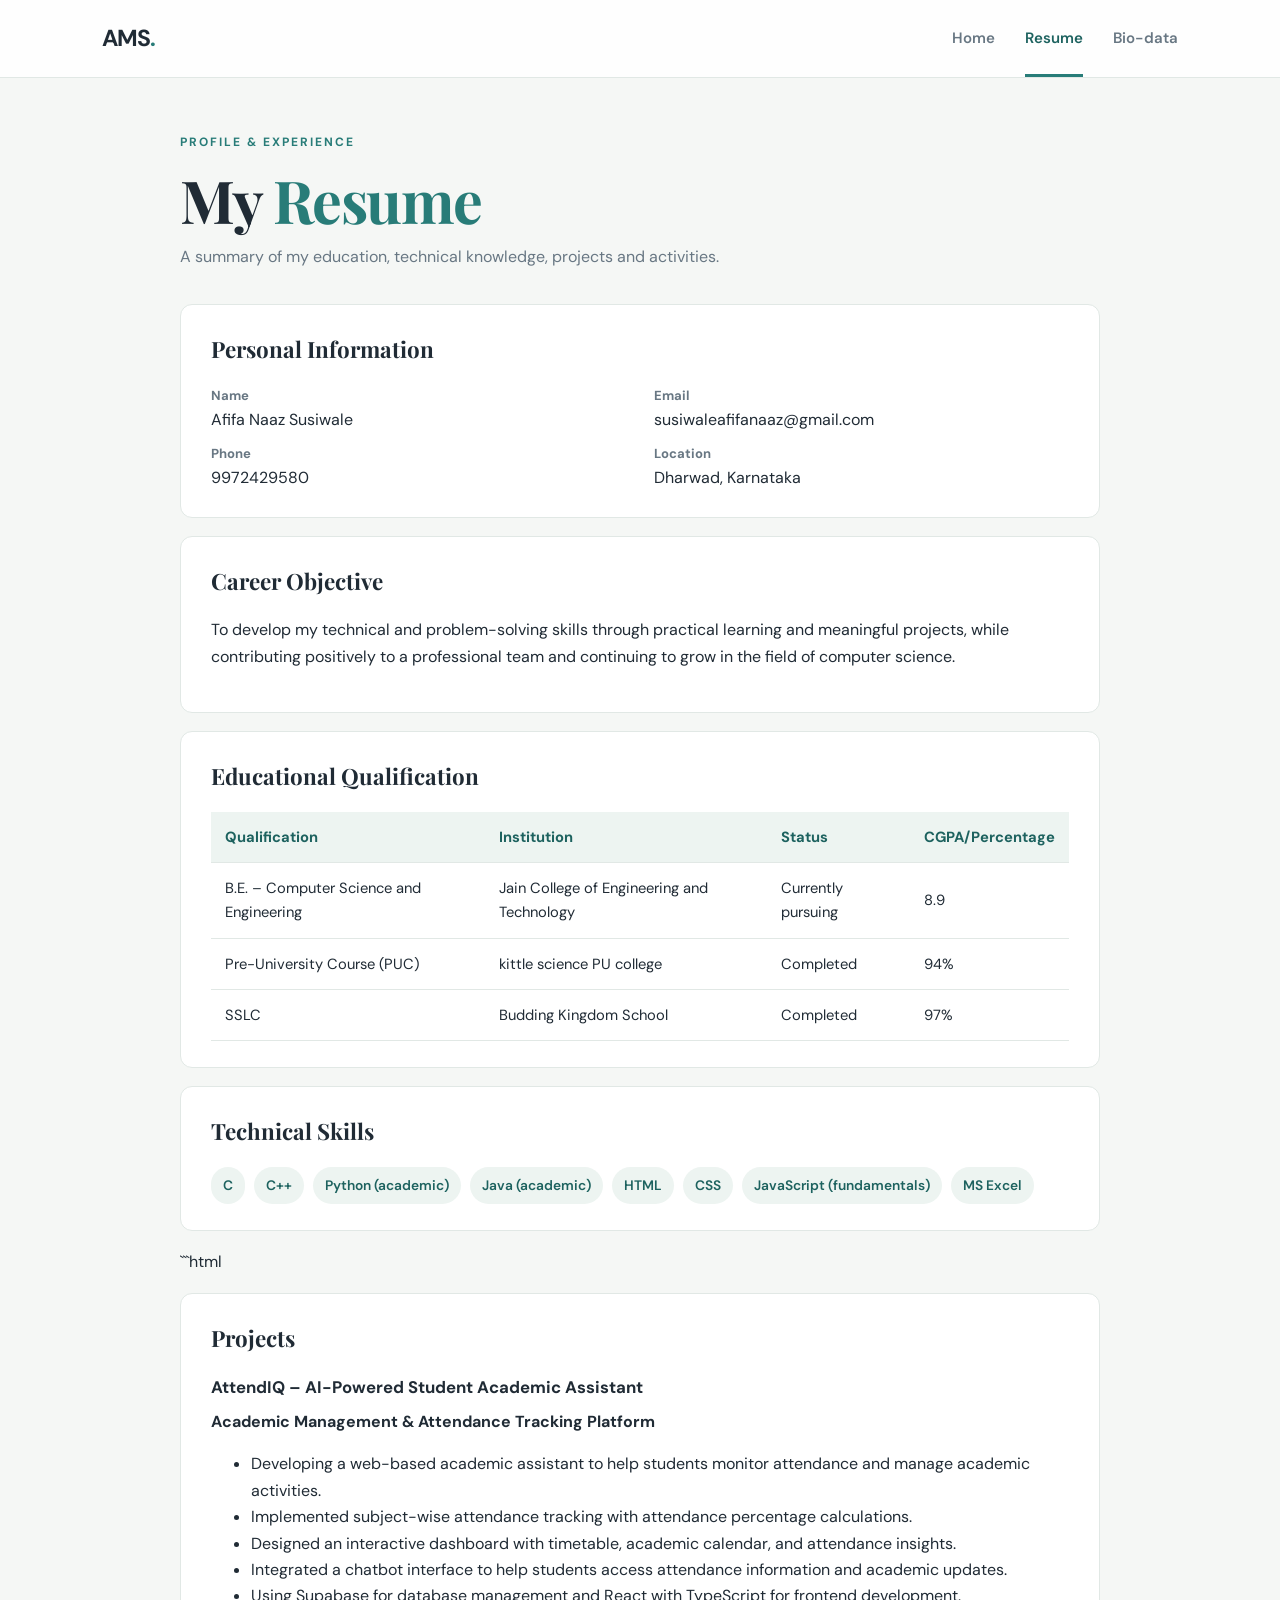
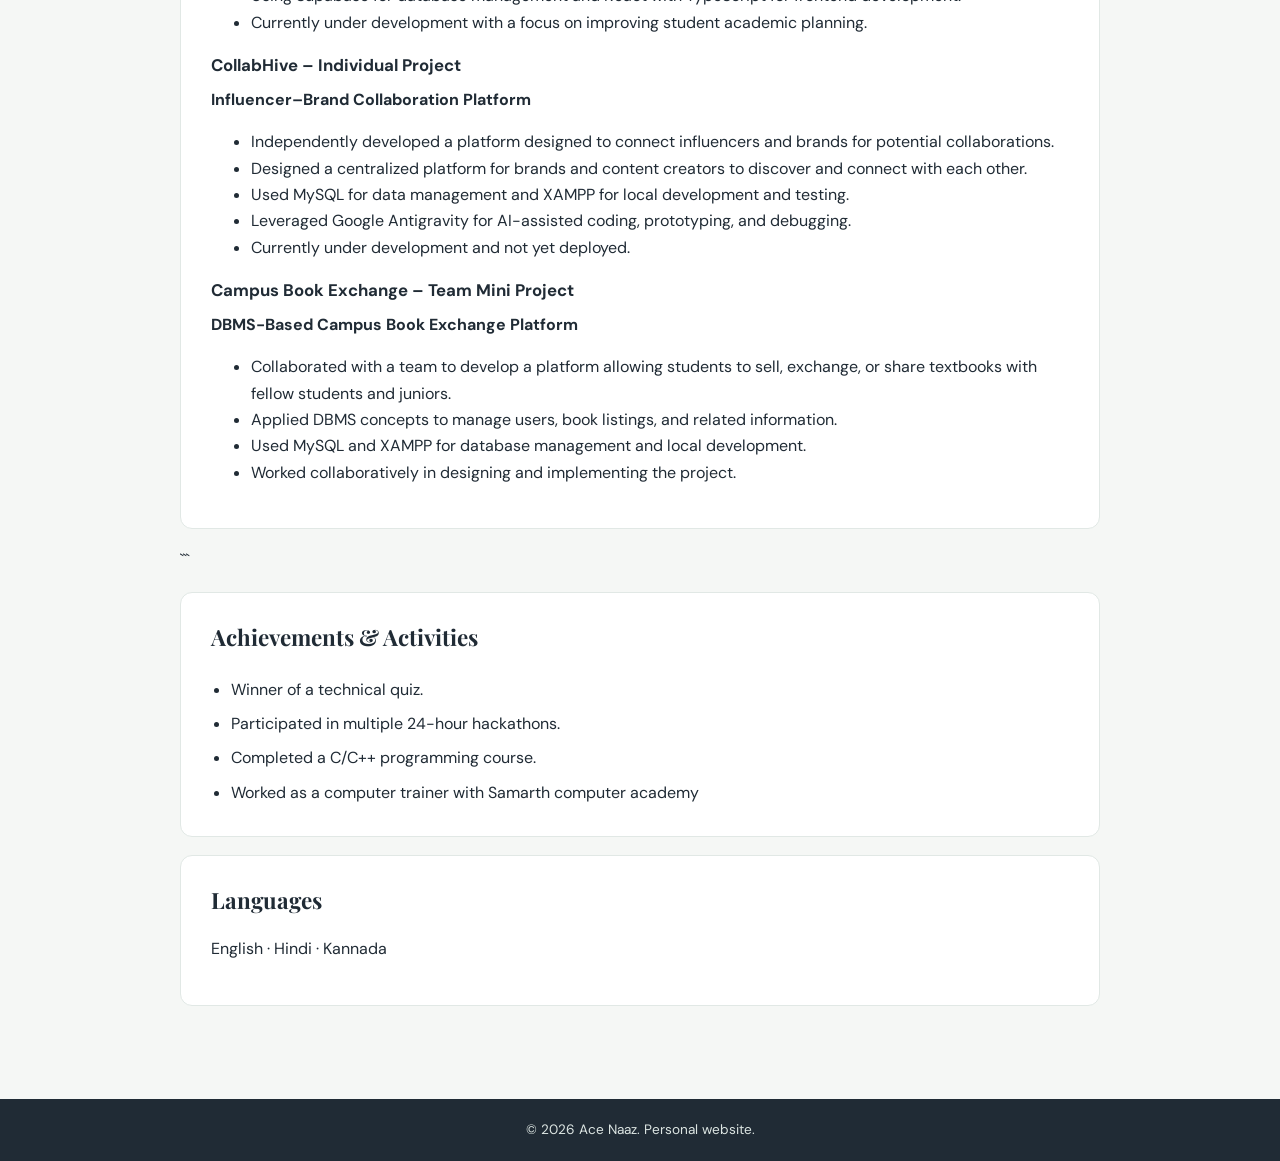
==== resume.html @ b6f8bdd3 "Add resume website" ====
<!DOCTYPE html>
<html lang="en">
<head>
  <meta charset="UTF-8">
  <meta name="viewport" content="width=device-width, initial-scale=1.0">
  <title>Resume | Afifa Naaz Susiwale</title>
  <link rel="stylesheet" href="style.css">
</head>
<body>
  <header class="site-header">
    <a class="brand" href="index.html">AMS<span>.</span></a>
    <nav aria-label="Main navigation">
      <a href="index.html">Home</a>
      <a class="active" href="resume.html">Resume</a>
      <a href="biodata.html">Bio-data</a>
    </nav>
  </header>

  <main class="page-wrap">
    <section class="page-heading">
      <p class="eyebrow">PROFILE & EXPERIENCE</p>
      <h1>My <span>Resume</span></h1>
      <p>A summary of my education, technical knowledge, projects and activities.</p>
    </section>

    <section class="resume-section">
      <h2>Personal Information</h2>
      <div class="details-grid">
        <p><strong>Name</strong><span>Afifa Naaz Susiwale</span></p>
        <p><strong>Email</strong><span>susiwaleafifanaaz@gmail.com</span></p>
        <p><strong>Phone</strong><span>9972429580</span></p>
        <p><strong>Location</strong><span>Dharwad, Karnataka</span></p>
      </div>
    </section>

    <section class="resume-section">
      <h2>Career Objective</h2>
      <p>To develop my technical and problem-solving skills through practical learning and meaningful projects, while contributing positively to a professional team and continuing to grow in the field of computer science.</p>
    </section>

    <section class="resume-section">
      <h2>Educational Qualification</h2>
      <div class="table-wrap">
        <table>
          <thead><tr><th>Qualification</th><th>Institution</th><th>Status</th><th>CGPA/Percentage</th></tr></thead>
          <tbody>
            <tr><td>B.E. – Computer Science and Engineering</td><td>Jain College of Engineering and Technology</td><td>Currently pursuing</td><td>8.9</td></tr>
            <tr><td>Pre-University Course (PUC)</td><td>kittle science PU college</td><td>Completed</td><td>94%</td></tr>
            <tr><td>SSLC</td><td>Budding Kingdom School</td><td>Completed</td><td>97%</td></tr>
          </tbody>
        </table>
      </div>
    </section>

    <section class="resume-section">
      <h2>Technical Skills</h2>
      <div class="tag-list">
        <span>C</span><span>C++</span><span>Python (academic)</span><span>Java (academic)</span>
        <span>HTML</span><span>CSS</span><span>JavaScript (fundamentals)</span><span>MS Excel</span>
      </div>
    </section>

    ```html
<section class="resume-section">
  <h2>Projects</h2>

  <article class="project-item">
    <h3>AttendIQ – AI-Powered Student Academic Assistant</h3>
    <p><strong>Academic Management & Attendance Tracking Platform</strong></p>
    <ul>
      <li>Developing a web-based academic assistant to help students monitor attendance and manage academic activities.</li>
      <li>Implemented subject-wise attendance tracking with attendance percentage calculations.</li>
      <li>Designed an interactive dashboard with timetable, academic calendar, and attendance insights.</li>
      <li>Integrated a chatbot interface to help students access attendance information and academic updates.</li>
      <li>Using Supabase for database management and React with TypeScript for frontend development.</li>
      <li>Currently under development with a focus on improving student academic planning.</li>
    </ul>
  </article>

  <article class="project-item">
    <h3>CollabHive – Individual Project</h3>
    <p><strong>Influencer–Brand Collaboration Platform</strong></p>
    <ul>
      <li>Independently developed a platform designed to connect influencers and brands for potential collaborations.</li>
      <li>Designed a centralized platform for brands and content creators to discover and connect with each other.</li>
      <li>Used MySQL for data management and XAMPP for local development and testing.</li>
      <li>Leveraged Google Antigravity for AI-assisted coding, prototyping, and debugging.</li>
      <li>Currently under development and not yet deployed.</li>
    </ul>
  </article>

  <article class="project-item">
    <h3>Campus Book Exchange – Team Mini Project</h3>
    <p><strong>DBMS-Based Campus Book Exchange Platform</strong></p>
    <ul>
      <li>Collaborated with a team to develop a platform allowing students to sell, exchange, or share textbooks with fellow students and juniors.</li>
      <li>Applied DBMS concepts to manage users, book listings, and related information.</li>
      <li>Used MySQL and XAMPP for database management and local development.</li>
      <li>Worked collaboratively in designing and implementing the project.</li>
    </ul>
  </article>
</section>
```

    <section class="resume-section">
      <h2>Achievements & Activities</h2>
      <ul class="clean-list">
        <li>Winner of a technical quiz.</li>
        <li>Participated in multiple 24-hour hackathons.</li>
        <li>Completed a C/C++ programming course.</li>
        <li>Worked as a computer trainer with Samarth computer academy</li>
      </ul>
    </section>

    <section class="resume-section">
      <h2>Languages</h2>
      <p>English · Hindi · Kannada</p>
    </section>
  </main>

  <footer><p>© <span id="year"></span> Ace Naaz. Personal website.</p></footer>
  <script src="script.js"></script>
</body>
</html>
---- style.css ----
@import url('https://fonts.googleapis.com/css2?family=DM+Sans:wght@400;500;600;700&family=Playfair+Display:wght@600;700&display=swap');

:root {
  --ink: #202b35;
  --muted: #687783;
  --accent: #287c78;
  --accent-dark: #1d625f;
  --paper: #f5f7f5;
  --line: #e1e8e5;
  --white: #ffffff;
}

* { box-sizing: border-box; }
html { scroll-behavior: smooth; }
body {
  margin: 0;
  background: var(--paper);
  color: var(--ink);
  font-family: 'DM Sans', Arial, sans-serif;
  line-height: 1.65;
}
a { color: inherit; }
.site-header {
  min-height: 76px;
  padding: 0 8%;
  display: flex;
  align-items: center;
  justify-content: space-between;
  gap: 24px;
  background: rgba(255,255,255,.94);
  border-bottom: 1px solid var(--line);
}
.brand {
  color: var(--ink);
  font-weight: 700;
  font-size: 1.45rem;
  text-decoration: none;
  letter-spacing: -1px;
}
.brand span, .hero h1 span, .page-heading h1 span { color: var(--accent); }
nav { display: flex; gap: 30px; flex-wrap: wrap; }
nav a {
  text-decoration: none;
  color: var(--muted);
  font-size: .94rem;
  font-weight: 600;
  padding: 26px 0 23px;
  border-bottom: 3px solid transparent;
}
nav a:hover, nav a.active { color: var(--accent-dark); border-bottom-color: var(--accent); }

.hero {
  max-width: 1120px;
  min-height: 510px;
  margin: 0 auto;
  padding: 82px 34px;
  display: grid;
  grid-template-columns: 1.25fr .75fr;
  align-items: center;
  gap: 70px;
}
.eyebrow {
  margin: 0 0 14px;
  color: var(--accent);
  font-size: .75rem;
  font-weight: 700;
  letter-spacing: 2px;
}
.hero h1, .page-heading h1 {
  margin: 0;
  font-family: 'Playfair Display', Georgia, serif;
  font-size: clamp(2.8rem, 6vw, 4.8rem);
  line-height: 1.1;
  letter-spacing: -1.5px;
}
.intro { max-width: 530px; color: var(--muted); font-size: 1.08rem; margin: 22px 0 28px; }
.hero-actions { display: flex; flex-wrap: wrap; gap: 12px; }
.button {
  display: inline-block;
  padding: 11px 19px;
  border-radius: 7px;
  text-decoration: none;
  font-weight: 700;
  font-size: .9rem;
  transition: .2s ease;
}
.button.primary { background: var(--accent); color: white; }
.button.primary:hover { background: var(--accent-dark); transform: translateY(-2px); }
.button.secondary { border: 1px solid #b9cbc7; color: var(--accent-dark); background: transparent; }
.button.secondary:hover { background: #e8f0ed; }

.hero-card {
  background: var(--white);
  border: 1px solid var(--line);
  border-radius: 18px;
  padding: 34px;
  box-shadow: 0 18px 45px rgba(31, 55, 52, .07);
}
.monogram {
  width: 78px; height: 78px; display: grid; place-items: center;
  border-radius: 50%; background: #e5f0ed; color: var(--accent-dark);
  font-family: 'Playfair Display', Georgia, serif; font-size: 1.8rem; font-weight: 700;
  margin-bottom: 28px;
}
.card-label { color: var(--muted); font-size: .7rem; letter-spacing: 1.5px; font-weight: 700; }
.hero-card h2 { margin: 6px 0; font-family: 'Playfair Display', Georgia, serif; font-size: 1.55rem; line-height: 1.25; }
.hero-card p { color: var(--muted); }
.card-line { height: 1px; background: var(--line); margin: 24px 0 12px; }
.hero-card .small-note { margin-bottom: 0; font-size: .85rem; }

.quick-section { background: white; padding: 65px 8% 75px; }
.quick-section > h2 { margin: 0 0 28px; font-family: 'Playfair Display', Georgia, serif; font-size: 2rem; }
.feature-grid { max-width: 1120px; display: grid; grid-template-columns: repeat(3, 1fr); gap: 22px; }
.feature { padding: 23px; border: 1px solid var(--line); border-radius: 12px; background: #fff; }
.feature-number { color: var(--accent); font-size: .78rem; font-weight: 700; letter-spacing: 1px; }
.feature h3 { margin: 10px 0 5px; font-size: 1.08rem; }
.feature p { margin: 0; color: var(--muted); font-size: .92rem; }

.page-wrap { width: min(920px, 88%); margin: 0 auto; padding: 55px 0 75px; }
.page-heading { margin-bottom: 34px; }
.page-heading h1 { font-size: clamp(2.5rem, 5vw, 3.7rem); }
.page-heading > p:last-child { color: var(--muted); margin-top: 12px; }
.resume-section {
  background: var(--white);
  border: 1px solid var(--line);
  border-radius: 12px;
  padding: 26px 30px;
  margin: 18px 0;
}
.resume-section h2 { margin: 0 0 17px; font-family: 'Playfair Display', Georgia, serif; font-size: 1.4rem; }
.resume-section p { margin-top: 0; }
.details-grid { display: grid; grid-template-columns: 1fr 1fr; gap: 10px 28px; }
.details-grid p { margin: 0; display: flex; flex-direction: column; }
.details-grid strong { font-size: .82rem; color: var(--muted); }
.details-grid span { overflow-wrap: anywhere; }
.table-wrap, .bio-table-wrap { overflow-x: auto; }
table { width: 100%; border-collapse: collapse; min-width: 500px; font-size: .92rem; }
th, td { text-align: left; padding: 13px 14px; border-bottom: 1px solid var(--line); }
thead th { color: var(--accent-dark); background: #edf4f1; font-weight: 700; }
.bio-table th { width: 32%; color: var(--accent-dark); background: #edf4f1; }
.bio-table td { background: white; }
.tag-list { display: flex; flex-wrap: wrap; gap: 9px; }
.tag-list span { background: #edf4f1; color: var(--accent-dark); padding: 7px 12px; border-radius: 20px; font-size: .86rem; font-weight: 600; }
.project-item h3 { margin: 0 0 7px; font-size: 1.05rem; }
.project-item p { margin-bottom: 8px; }
.muted { color: var(--muted); font-size: .88rem; }
.clean-list { padding-left: 20px; margin-bottom: 0; }
.clean-list li { padding: 4px 0; }
.signature-grid { display: grid; grid-template-columns: 1fr 1fr 1fr; gap: 18px; margin-top: 30px; }
.signature-grid p { margin: 0; }
footer { padding: 20px; text-align: center; background: #202b35; color: #dce5e2; font-size: .85rem; }
footer p { margin: 0; }

@media (max-width: 720px) {
  .site-header { padding: 14px 6%; flex-direction: column; gap: 4px; }
  nav { justify-content: center; gap: 22px; }
  nav a { padding: 10px 0; }
  .hero { grid-template-columns: 1fr; gap: 35px; padding: 55px 7%; }
  .hero-card { max-width: 430px; }
  .quick-section { padding: 48px 7%; }
  .feature-grid { grid-template-columns: 1fr; }
  .page-wrap { width: 90%; padding-top: 42px; }
  .resume-section { padding: 21px 18px; }
  .details-grid { grid-template-columns: 1fr; }
  .signature-grid { grid-template-columns: 1fr; }
}
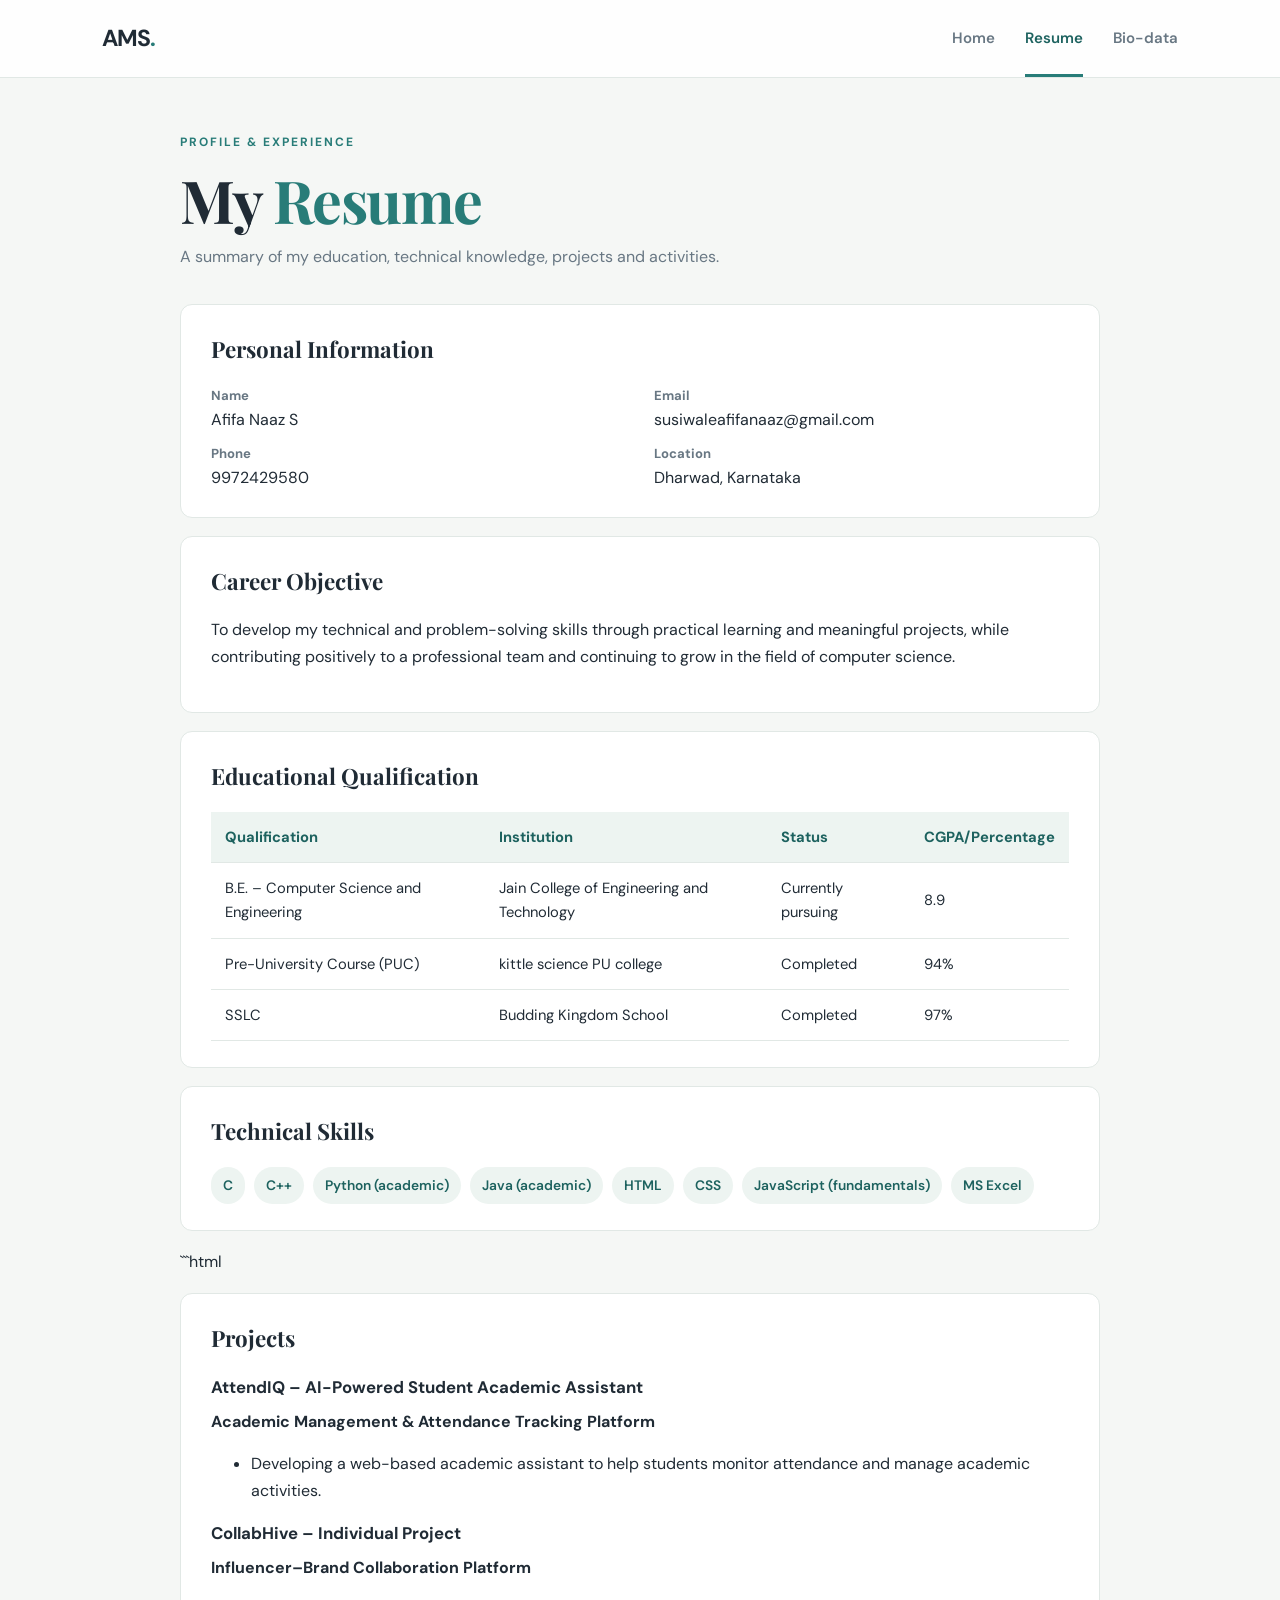
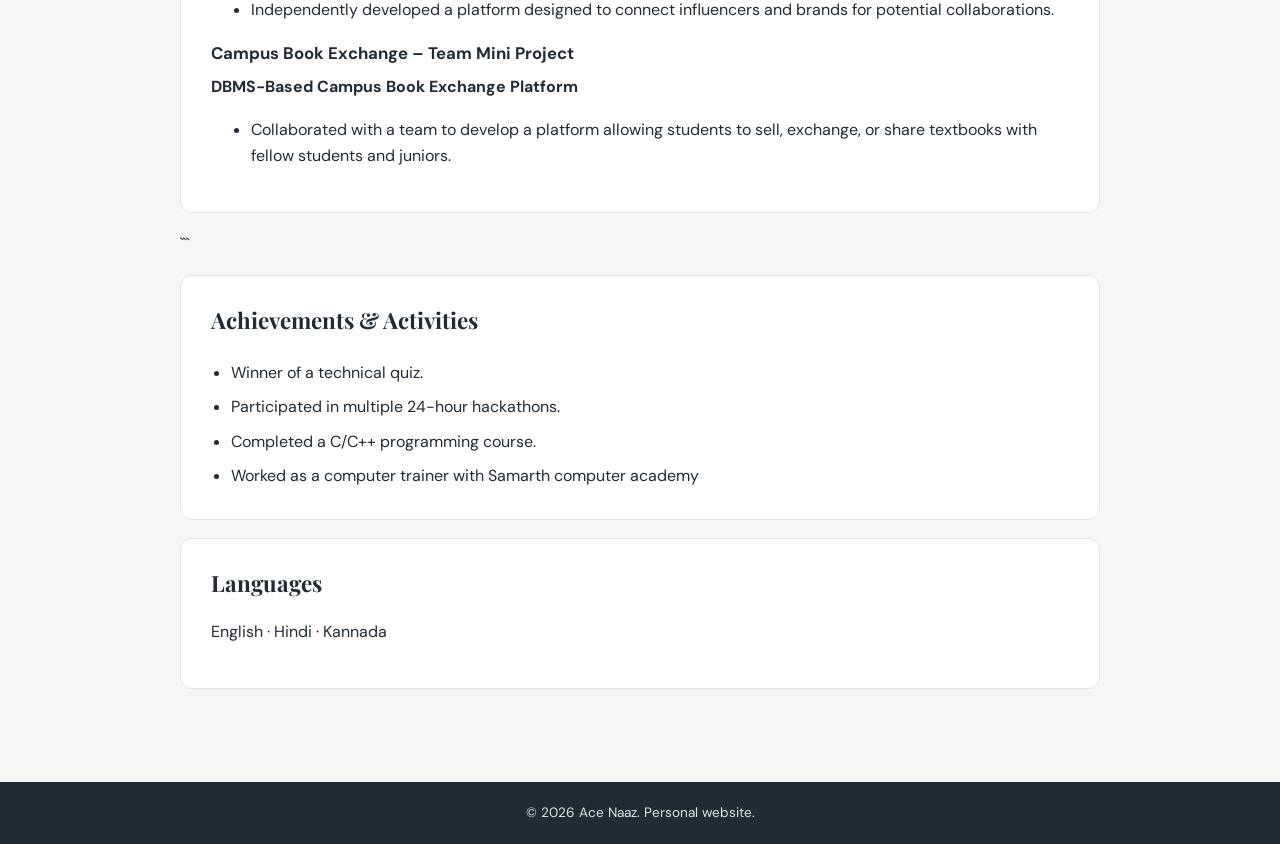
==== commit 6924395f: "Update signature font and styling" ====
--- a/resume.html
+++ b/resume.html
@@ -26,7 +26,7 @@
     <section class="resume-section">
       <h2>Personal Information</h2>
       <div class="details-grid">
-        <p><strong>Name</strong><span>Afifa Naaz Susiwale</span></p>
+        <p><strong>Name</strong><span>Afifa Naaz S</span></p>
         <p><strong>Email</strong><span>susiwaleafifanaaz@gmail.com</span></p>
         <p><strong>Phone</strong><span>9972429580</span></p>
         <p><strong>Location</strong><span>Dharwad, Karnataka</span></p>
@@ -69,11 +69,6 @@
     <p><strong>Academic Management & Attendance Tracking Platform</strong></p>
     <ul>
       <li>Developing a web-based academic assistant to help students monitor attendance and manage academic activities.</li>
-      <li>Implemented subject-wise attendance tracking with attendance percentage calculations.</li>
-      <li>Designed an interactive dashboard with timetable, academic calendar, and attendance insights.</li>
-      <li>Integrated a chatbot interface to help students access attendance information and academic updates.</li>
-      <li>Using Supabase for database management and React with TypeScript for frontend development.</li>
-      <li>Currently under development with a focus on improving student academic planning.</li>
     </ul>
   </article>
 
@@ -82,10 +77,6 @@
     <p><strong>Influencer–Brand Collaboration Platform</strong></p>
     <ul>
       <li>Independently developed a platform designed to connect influencers and brands for potential collaborations.</li>
-      <li>Designed a centralized platform for brands and content creators to discover and connect with each other.</li>
-      <li>Used MySQL for data management and XAMPP for local development and testing.</li>
-      <li>Leveraged Google Antigravity for AI-assisted coding, prototyping, and debugging.</li>
-      <li>Currently under development and not yet deployed.</li>
     </ul>
   </article>
 
@@ -94,9 +85,6 @@
     <p><strong>DBMS-Based Campus Book Exchange Platform</strong></p>
     <ul>
       <li>Collaborated with a team to develop a platform allowing students to sell, exchange, or share textbooks with fellow students and juniors.</li>
-      <li>Applied DBMS concepts to manage users, book listings, and related information.</li>
-      <li>Used MySQL and XAMPP for database management and local development.</li>
-      <li>Worked collaboratively in designing and implementing the project.</li>
     </ul>
   </article>
 </section>
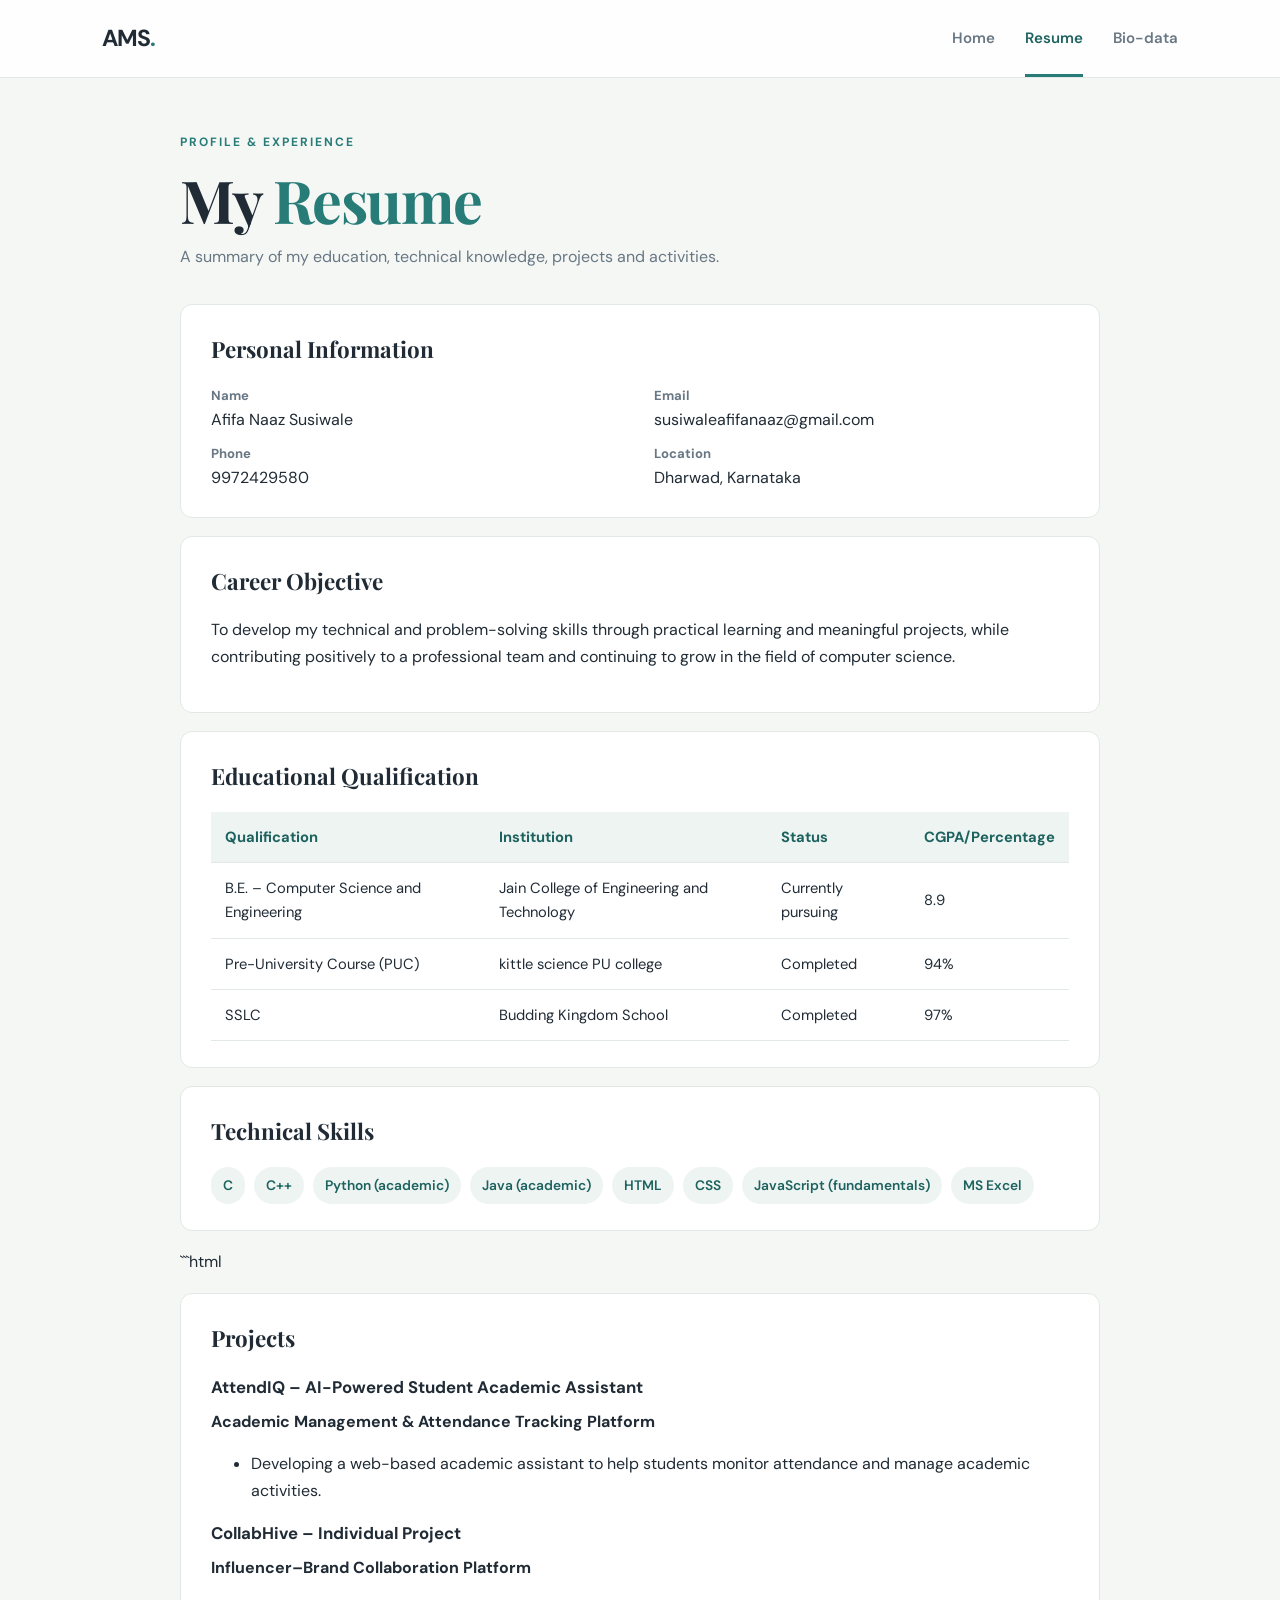
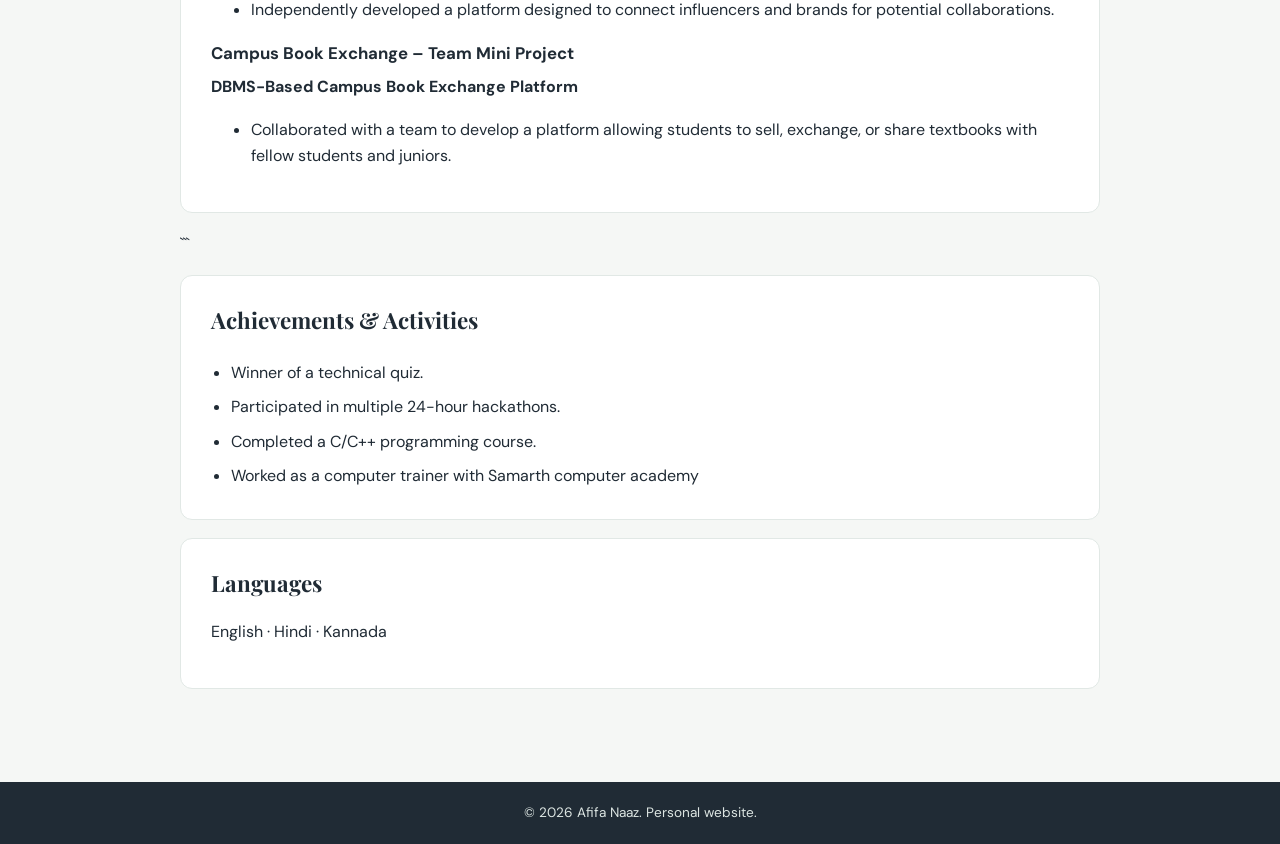
==== commit 71a73463: "Update resume and biodata website" ====
--- a/resume.html
+++ b/resume.html
@@ -26,7 +26,7 @@
     <section class="resume-section">
       <h2>Personal Information</h2>
       <div class="details-grid">
-        <p><strong>Name</strong><span>Afifa Naaz S</span></p>
+        <p><strong>Name</strong><span>Afifa Naaz Susiwale</span></p>
         <p><strong>Email</strong><span>susiwaleafifanaaz@gmail.com</span></p>
         <p><strong>Phone</strong><span>9972429580</span></p>
         <p><strong>Location</strong><span>Dharwad, Karnataka</span></p>
@@ -106,7 +106,7 @@
     </section>
   </main>
 
-  <footer><p>© <span id="year"></span> Ace Naaz. Personal website.</p></footer>
+  <footer><p>© <span id="year"></span> Afifa Naaz. Personal website.</p></footer>
   <script src="script.js"></script>
 </body>
 </html>
